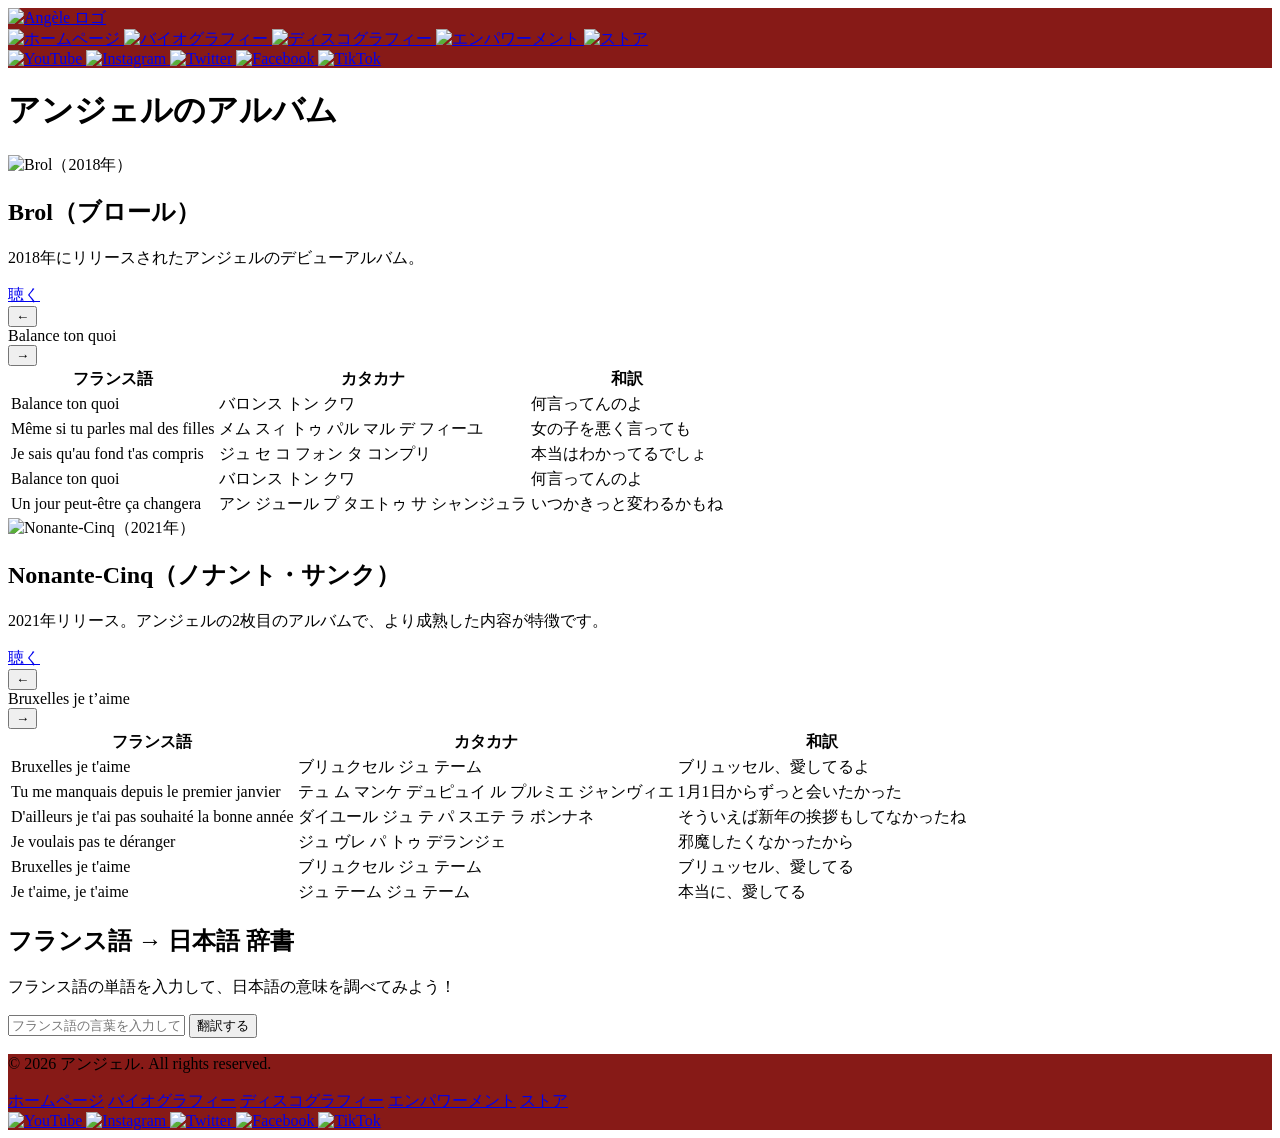
==== discography.html @ eb1d7f75 "Add files via upload" ====
<!DOCTYPE html>
<html lang="ja">
<head>
  <meta charset="UTF-8">
  <meta name="description" content="ベルギーの歌手アンジェルのアルバム紹介ページ。">
  <meta name="viewport" content="width=device-width, initial-scale=1.0">
  <title>アンジェルのアルバム</title>
  <link rel="stylesheet" href="css/style.css">
</head>
<body class="album-page">
  <header class="site-header" aria-label="サイトヘッダー" style="background-color:#871a17;">
    <nav class="nav" aria-label="グローバルナビゲーション">
      <a class="brand" href="index.html" aria-label="ホームへ">
        <img src="image/LogoAngeleGquitourne.gif" alt="Angèle ロゴ" loading="lazy">
      </a>
      <div class="nav-links">
        <a href="index.html" data-label="ホーム">
          <img class="nav-icon nav-icon--home" src="image/logoMenuHomeSansEcrit.png" alt="ホームページ" loading="lazy">
        </a>
        <a href="biography.html" data-label="バイオ">
          <img class="nav-icon nav-icon--bio" src="image/BioAngeleRougeSansEcrit.png" alt="バイオグラフィー" loading="lazy">
        </a>
        <a href="discography.html" data-label="ディスコ">
          <img class="nav-icon nav-icon--disc" src="image/logoVinilRougeSansEcrit.png" alt="ディスコグラフィー" loading="lazy">
        </a>
        <a href="empowerment.html" data-label="エンパワー">
          <img class="nav-icon nav-icon--emp" src="image/logoPoingRougeSansEcris.png" alt="エンパワーメント" loading="lazy">
        </a>
        <a href="store.html" data-label="ストア" aria-label="ストアへ">
          <img class="nav-icon" src="image/logoMenuStoreBlanc.png" alt="ストア" loading="lazy">
        </a>
        <!-- Liens réseaux sociaux -->
        <div class="social-links">
          <a href="https://www.youtube.com/channel/UCiP2tOO8zRo47GFd5rc8rkA" target="_blank" rel="noopener noreferrer" aria-label="YouTube">
            <img src="image/YoutlogoBla.png" alt="YouTube" loading="lazy">
          </a>
          <a href="https://www.instagram.com/angele_vl" target="_blank" rel="noopener noreferrer" aria-label="Instagram">
            <img src="image/instalogoBlanc.png" alt="Instagram" loading="lazy">
          </a>
          <a href="https://x.com/angele_vl" target="_blank" rel="noopener noreferrer" aria-label="Twitter">
            <img src="image/TwlogoBlanc.png" alt="Twitter" loading="lazy">
          </a>
          <a href="https://www.facebook.com/angeleouenpoudre" target="_blank" rel="noopener noreferrer" aria-label="Facebook">
            <img src="image/FacebooklogoBl.png" alt="Facebook" loading="lazy">
          </a>
          <a href="https://www.tiktok.com/@angele_vl" target="_blank" rel="noopener noreferrer" aria-label="TikTok">
            <img src="image/TikToklogoBlanc.png" alt="TikTok" loading="lazy">
          </a>
        </div>
      </div>
    </nav>
 
  </header>

  <main class="main-album">
    <!-- H1 masqué pour SEO/Accessibilité -->
    <h1 class="sr-only">アンジェルのアルバム</h1>

    <section class="album-grid">
      <div class="album-card">
        <img src="image/AlbumBrol2.png" alt="Brol（2018年）" loading="lazy">
        <div class="album-info">
          <h2>Brol（ブロール）</h2>
          <p>2018年にリリースされたアンジェルのデビューアルバム。</p>
          <a class="button" href="https://open.spotify.com/album/6qA3lPAJxyjZDHzTcf4sLk" target="_blank" rel="noopener noreferrer">聴く</a>

          <div class="song-container">
            <div class="song-controls">
              <button type="button" data-album="brol" data-dir="prev" aria-label="前の曲">←</button>
              <div class="song-title" id="brol-title">Balance ton quoi</div>
              <button type="button" data-album="brol" data-dir="next" aria-label="次の曲">→</button>
            </div>
            <div id="brol-lyrics" aria-live="polite"></div>
          </div>
        </div>
      </div>

      <div class="album-card">
        <img src="image/AlbumDeuxdeux.png" alt="Nonante-Cinq（2021年）" loading="lazy">
        <div class="album-info">
          <h2>Nonante-Cinq（ノナント・サンク）</h2>
          <p>2021年リリース。アンジェルの2枚目のアルバムで、より成熟した内容が特徴です。</p>
          <a class="button" href="https://open.spotify.com/album/3V9cJkXiFSN4CwOug6b1Jp" target="_blank" rel="noopener noreferrer">聴く</a>

          <div class="song-container">
            <div class="song-controls">
              <button type="button" data-album="nonante" data-dir="prev" aria-label="前の曲">←</button>
              <div class="song-title" id="nonante-title">Bruxelles je t’aime</div>
              <button type="button" data-album="nonante" data-dir="next" aria-label="次の曲">→</button>
            </div>
            <div id="nonante-lyrics" aria-live="polite"></div>
          </div>
        </div>
      </div>
    </section>

    <section class="dictionary" style="box-sizing: content-box !important;">
      <h2>フランス語 → 日本語 辞書</h2>
      <p>フランス語の単語を入力して、日本語の意味を調べてみよう！</p>
      <input type="text" id="lookupWord" placeholder="フランス語の言葉を入力してください。" aria-label="フランス語の単語を入力">
      <button type="button" id="translateBtn" aria-label="翻訳する">翻訳する</button>
      <div id="translationResult" aria-live="polite"></div>
    </section>
  </main>

  <footer aria-label="フッター">
    <div class="footer-card" style="background-color:#871a17;">
      <p>© <span id="year"></span> アンジェル. All rights reserved.</p>
      <div>
        <a class="btn btn-footer" href="index.html">ホームページ</a>
        <a class="btn btn-footer" href="biography.html">バイオグラフィー</a>
        <a class="btn btn-footer" href="discography.html">ディスコグラフィー</a>
        <a class="btn btn-footer" href="empowerment.html">エンパワーメント</a>
        <a class="btn btn-footer" href="store.html">ストア</a>
      </div>

      <!-- Liens réseaux sociaux -->
      <div class="social-links-footer">
        <a href="https://www.youtube.com/channel/UCiP2tOO8zRo47GFd5rc8rkA" target="_blank" rel="noopener noreferrer" aria-label="YouTube">
          <img src="image/YoutlogoBla.png" alt="YouTube" loading="lazy">
        </a>
        <a href="https://www.instagram.com/angele_vl" target="_blank" rel="noopener noreferrer" aria-label="Instagram">
          <img src="image/instalogoBlanc.png" alt="Instagram" loading="lazy">
        </a>
        <a href="https://x.com/angele_vl" target="_blank" rel="noopener noreferrer" aria-label="Twitter">
          <img src="image/TwlogoBlanc.png" alt="Twitter" loading="lazy">
        </a>
        <a href="https://www.facebook.com/angeleouenpoudre" target="_blank" rel="noopener noreferrer" aria-label="Facebook">
          <img src="image/FacebooklogoBl.png" alt="Facebook" loading="lazy">
        </a>
        <a href="https://www.tiktok.com/@angele_vl" target="_blank" rel="noopener noreferrer" aria-label="TikTok">
          <img src="image/TikToklogoBlanc.png" alt="TikTok" loading="lazy">
        </a>
      </div>
    </div>
  </footer>

  <button id="scrollTopBtn" aria-label="トップへ戻る" style="display:none;" type="button">
    <img src="image/flechesVinilRouge.png" alt="" aria-hidden="true" loading="lazy">
    <span class="sr-only">トップへ戻る</span>
  </button>

  <!-- Scripts en bas de page -->
  <script>
    // --- Données des chansons ---
    const brolSongs = [
      { title: "Balance ton quoi", lyrics: [
        ["Balance ton quoi", "バロンス トン クワ", "何言ってんのよ"],
        ["Même si tu parles mal des filles", "メム スィ トゥ パル マル デ フィーユ", "女の子を悪く言っても"],
        ["Je sais qu'au fond t'as compris", "ジュ セ コ フォン タ コンプリ", "本当はわかってるでしょ"],
        ["Balance ton quoi", "バロンス トン クワ", "何言ってんのよ"],
        ["Un jour peut-être ça changera", "アン ジュール プ タエトゥ サ シャンジュラ", "いつかきっと変わるかもね"]
      ]},
      { title: "La Thune", lyrics: [
        ["On veut de l'amour, on veut de l'argent", "オン ヴ ドゥ ラムール オン ヴ ドゥ ラルジャン", "愛が欲しい、お金も欲しい"],
        ["Mais faut bien qu'on mange", "メ フォ ビアン コン マンジュ", "でも食べなきゃ生きていけないし"],
        ["On veut du fun, on veut des likes", "オン ヴ デュ ファン オン ヴ デ ライク", "楽しさが欲しい、いいねも欲しい"],
        ["Mais faut bien qu'on change", "メ フォ ビアン コン シャンジュ", "でも変わらなきゃね"]
      ]}
    ];

    const nonanteSongs = [
      { title: "Bruxelles je t’aime", lyrics: [
        ["Bruxelles je t'aime", "ブリュクセル ジュ テーム", "ブリュッセル、愛してるよ"],
        ["Tu me manquais depuis le premier janvier", "テュ ム マンケ デュピュイ ル プルミエ ジャンヴィエ", "1月1日からずっと会いたかった"],
        ["D'ailleurs je t'ai pas souhaité la bonne année", "ダイユール ジュ テ パ スエテ ラ ボンナネ", "そういえば新年の挨拶もしてなかったね"],
        ["Je voulais pas te déranger", "ジュ ヴレ パ トゥ デランジェ", "邪魔したくなかったから"],
        ["Bruxelles je t'aime", "ブリュクセル ジュ テーム", "ブリュッセル、愛してる"],
        ["Je t'aime, je t'aime", "ジュ テーム ジュ テーム", "本当に、愛してる"]
      ]},
      { title: "Libre", lyrics: [
        ["J'suis pas très douée pour les plans", "ジュ スュイ パ トレ ドゥエ プール レ プラン", "私は計画立てるのがあまり得意じゃないの"],
        ["Moi j'fais confiance au vent", "モア ジュ フェ コンフィアンス オ ヴァン", "風に任せるのが好き"],
        ["Libre comme je l'étais avant", "リーブル コム ジュ レテ アヴァン", "昔のように自由でいたい"],
        ["Avant qu'on m'apprenne à marcher droit", "アヴァン コン マプレン ア マルシェ ドロワ", "まっすぐ歩けと言われる前のように"]
      ]}
    ];

    let currentBrolIndex = 0;
    let currentNonanteIndex = 0;

    function renderLyrics(albumId) {
      let songs, index;
      if (albumId === 'brol') { songs = brolSongs; index = currentBrolIndex; }
      else if (albumId === 'nonante') { songs = nonanteSongs; index = currentNonanteIndex; }
      const song = songs[index];
      const lyricsDiv = document.getElementById(`${albumId}-lyrics`);
      const titleDiv = document.getElementById(`${albumId}-title`);
      if (!lyricsDiv || !titleDiv) return;
      titleDiv.textContent = song.title;
      let html = '<table class="lyrics-table"><thead><tr><th>フランス語</th><th>カタカナ</th><th>和訳</th></tr></thead><tbody>';
      song.lyrics.forEach(line => { html += `<tr><td>${line[0]}</td><td>${line[1]}</td><td>${line[2]}</td></tr>`; });
      html += '</tbody></table>';
      lyricsDiv.innerHTML = html;
    }

    function changeSong(albumId, dir) {
      if (albumId === 'brol') {
        currentBrolIndex = (currentBrolIndex + (dir === 'next' ? 1 : -1) + brolSongs.length) % brolSongs.length;
      } else if (albumId === 'nonante') {
        currentNonanteIndex = (currentNonanteIndex + (dir === 'next' ? 1 : -1) + nonanteSongs.length) % nonanteSongs.length;
      }
      renderLyrics(albumId);
    }

    // Dictionnaire
    const dictionary = {
      "amour": "愛（あい）",
      "libre": "自由（じゆう）",
      "argent": "お金（おかね）",
      "chanson": "歌（うた）",
      "fille": "女の子（おんなのこ）",
      "femmes": "女性たち（じょせいたち）",
      "garçon": "男の子（おとこのこ）",
      "coeur": "心（こころ）",
      "temps": "時間（じかん）",
      "ami": "友達（ともだち）",
      "ville": "町／都市（まち／とし）",
      "jour": "日（ひ）",
      "nuit": "夜（よる）",
      "vent": "風（かぜ）",
      "voix": "声（こえ）",
      "vie": "人生／命（じんせい／いのち）",
      "mort": "死（し）",
      "pluie": "雨（あめ）",
      "soleil": "太陽（たいよう）",
      "étoile": "星（ほし）",
      "rêve": "夢（ゆめ）",
      "lumière": "光（ひかり）",
      "ombre": "影（かげ）",
      "noir": "黒（くろ）",
      "blanc": "白（しろ）",
      "beau": "美しい（うつくしい）",
      "triste": "悲しい（かなしい）",
      "heureux": "幸せ（しあわせ）",
      "mal": "悪／痛み（わるい／いたみ）",
      "bien": "良い（よい）",
      "changer": "変える（かえる）",
      "marcher": "歩く（あるく）",
      "parler": "話す（はなす）",
      "écouter": "聞く（きく）",
      "aimer": "愛する（あいする）／好き（すき）",
      "penser": "考える（かんがえる）",
      "vouloir": "欲しい（ほしい）／望む（のぞむ）",
      "devenir": "〜になる",
      "comprendre": "理解する（りかいする）",
      "chanter": "歌う（うたう）",
      "danser": "踊る（おどる）",
      "vivre": "生きる（いきる）",
      "tomber": "落ちる（おちる）",
      "pleurer": "泣く（なく）",
      "rire": "笑う（わらう）",
      "croire": "信じる（しんじる）",
      "partir": "出発する（しゅっぱつする）",
      "rester": "残る（のこる）",
      "venir": "来る（くる）",
      "aller": "行く（いく）",
      "regarder": "見る（みる）",
      "oublier": "忘れる（わすれる）",
      "moi": "私（わたし）",
      "toi": "君（きみ）",
      "nous": "私たち（わたしたち）",
      "oui": "はい",
      "non": "いいえ",
      "possible": "可能（かのう）",
      "vrai": "本当（ほんとう）",
      "faux": "嘘（うそ）",
      "question": "質問（しつもん）",
      "réponse": "答え（こたえ）",
      "mensonge": "嘘（うそ）",
      "justice": "正義（せいぎ）",
      "violence": "暴力（ぼうりょく）",
      "avenir": "未来（みらい）",
      "passé": "過去（かこ）",
      "présent": "現在（げんざい）",
      "maintenant": "今（いま）",
      "toujours": "いつも",
      "jamais": "決して（けっして）／一度も（いちども）",
      "parfois": "時々（ときどき）",
      "souvent": "よく",
      "déjà": "すでに",
      "encore": "また／まだ",
      "trop": "〜すぎる",
      "pas assez": "足りない（たりない）",
      "pourquoi": "なぜ／どうして",
      "parce que": "〜だから／〜ので",
      "comment": "どうやって",
      "où": "どこ",
      "quand": "いつ",
      "qui": "誰（だれ）",
      "tous": "全員（ぜんいん）／全部（ぜんぶ）",
      "personne": "誰も～ない（だれも～ない）",
      "bonjour": "こんにちは",
      "salut": "やあ／こんにちは",
      "bonsoir": "こんばんは",
      "bonne nuit": "おやすみなさい",
      "au revoir": "さようなら",
      "à bientôt": "またね／また近いうちに（ちかいうち）",
      "merci": "ありがとう／ありがとうございます",
      "de rien": "どういたしまして",
      "s'il vous plaît": "お願いします（おねがいします）",
      "pardon": "ごめんなさい／すみません",
      "excusez-moi": "失礼します（しつれいします）",
      "peut-être": "たぶん",
      "bien sûr": "もちろん",
      "je ne sais pas": "わかりません",
      "je comprends": "わかります",
      "je ne comprends pas": "わかりません",
      "comment ça va ?": "元気ですか？（げんきですか）",
      "ça va": "元気です（げんきです）",
      "je m'appelle": "私の名前は〜です（わたしのなまえは〜です）",
      "enchanté": "はじめまして",
      "d'accord": "わかりました／了解（りょうかい）",
      "à demain": "また明日（またあした）",
      "je suis désolé": "ごめんなさい／申し訳ありません（もうしわけありません）",
      "c'est bon": "大丈夫（だいじょうぶ）／美味しい（おいしい）＊文脈による",
      "très bien": "とても良い（とてもよい）",
      "pas mal": "悪くない（わるくない）",
      "félicitations": "おめでとうございます",
      "bienvenue": "ようこそ",
      "attention": "気をつけて（きをつけて）",
      "j'ai faim": "お腹が空いた（おなかがすいた）",
      "j'ai soif": "喉が渇いた（のどがかわいた）",
      "où est ... ?": "〜はどこですか？",
      "combien": "いくら／どのくらい",
      "quel âge as-tu ?": "何歳ですか？（なんさいですか）",
      "je t'aime": "愛してる（あいしてる）／好きだよ（すきだよ）"
    };

    function translateWord() {
      const input = document.getElementById('lookupWord').value.trim().toLowerCase();
      const resultDiv = document.getElementById('translationResult');
      if (!input) { resultDiv.textContent = ''; return; }
      if (Object.prototype.hasOwnProperty.call(dictionary, input)) {
        resultDiv.innerHTML = `<strong>${input}</strong> → ${dictionary[input]}`;
      } else {
        resultDiv.innerHTML = `❌ Mot inconnu : <strong>${input}</strong><br>（辞書に登録されていません）`;
      }
    }

    // Scroll top button
    const scrollBtn = document.getElementById('scrollTopBtn');
    window.addEventListener('scroll', () => {
      const show = document.documentElement.scrollTop > 300 || document.body.scrollTop > 300;
      scrollBtn.style.display = show ? 'block' : 'none';
    });
    scrollBtn.addEventListener('click', () => {
      window.scrollTo({ top: 0, behavior: 'smooth' });
    });

    // Délégation pour les boutons "←" / "→"
    document.addEventListener('click', (e) => {
      const btn = e.target.closest('button[data-album][data-dir]');
      if (!btn) return;
      changeSong(btn.getAttribute('data-album'), btn.getAttribute('data-dir'));
    });

    // Init au chargement
    document.addEventListener('DOMContentLoaded', () => {
      const y = document.getElementById('year');
      if (y) y.textContent = new Date().getFullYear();
      renderLyrics('brol');
      renderLyrics('nonante');
      document.getElementById('translateBtn').addEventListener('click', translateWord);
    });
  </script>
</body>
</html>
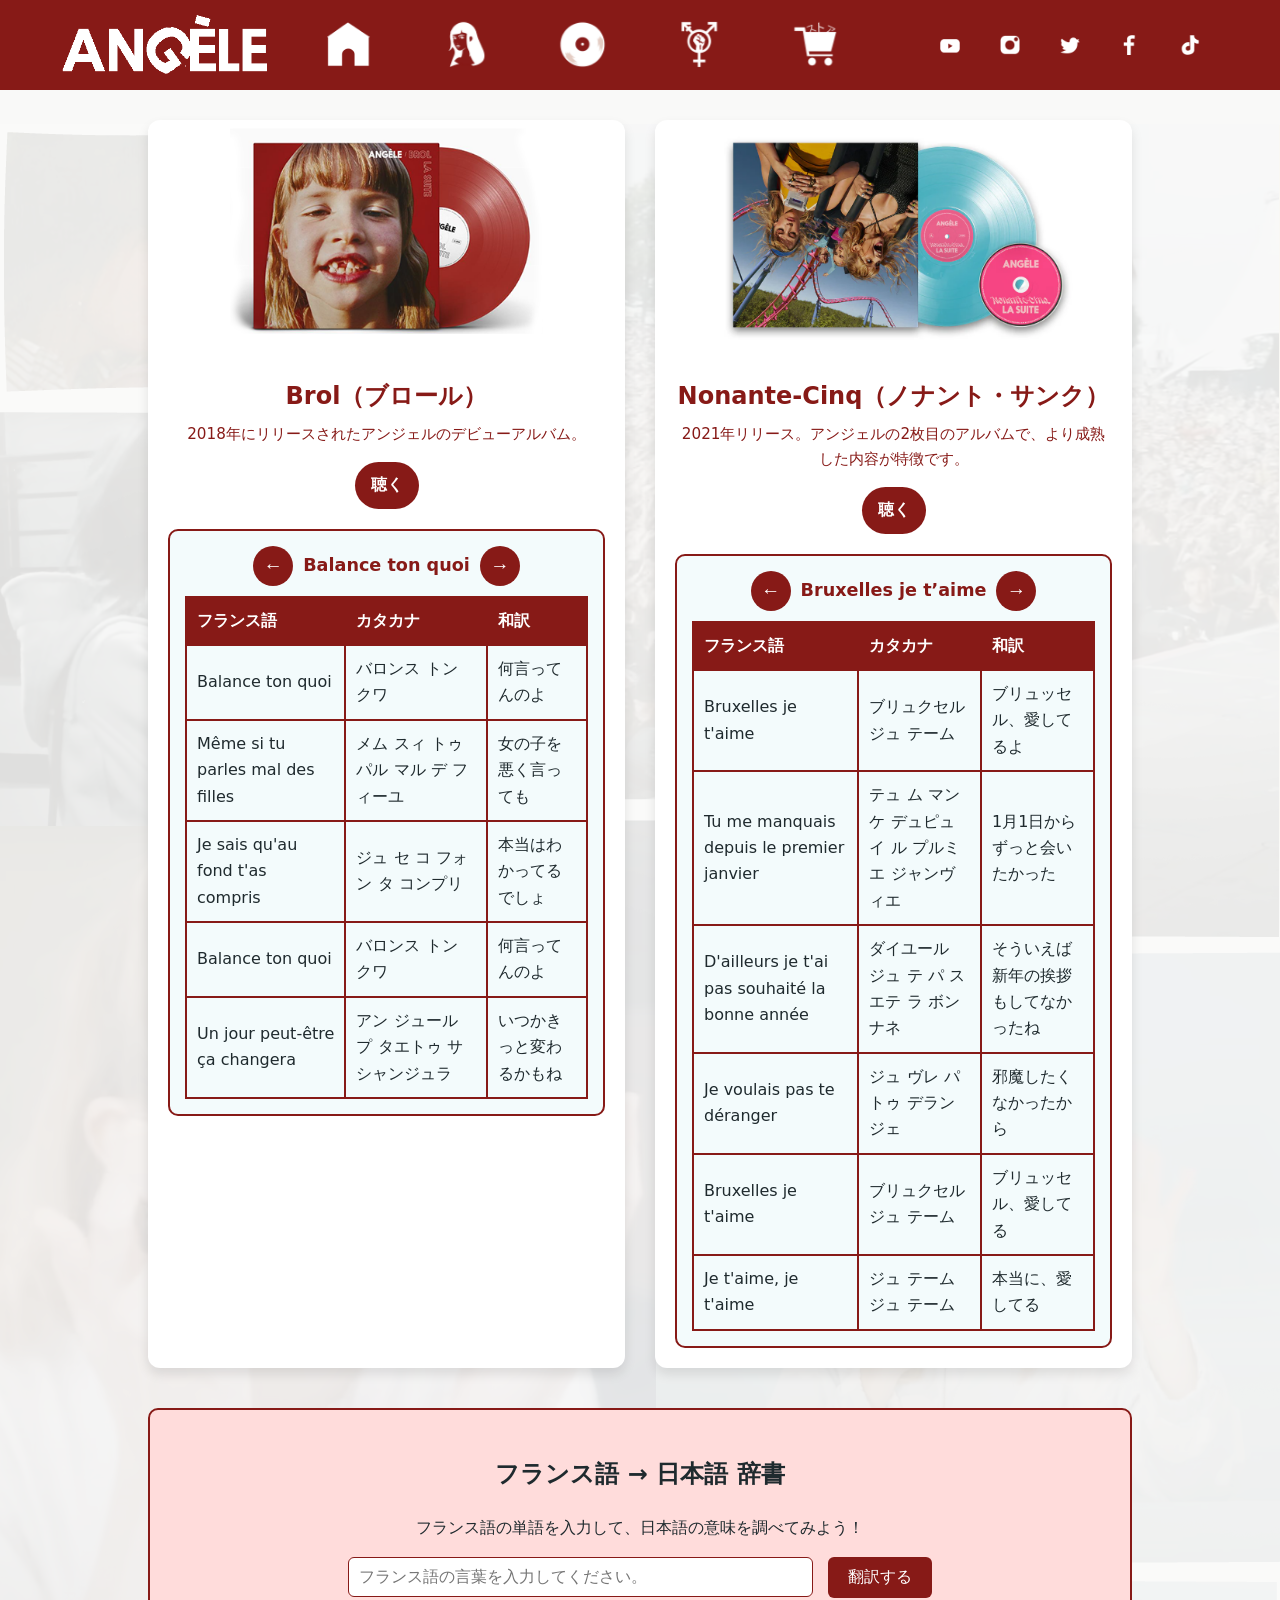
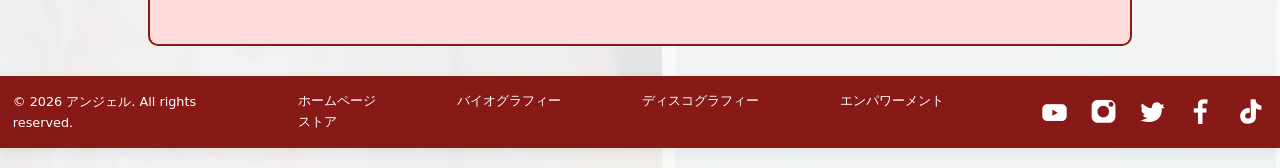
==== commit 0aaede7f: "Update discography.html" ====
--- a/discography.html
+++ b/discography.html
@@ -26,7 +26,7 @@
         <a href="empowerment.html" data-label="エンパワー">
           <img class="nav-icon nav-icon--emp" src="image/logoPoingRougeSansEcris.png" alt="エンパワーメント" loading="lazy">
         </a>
-        <a href="store.html" data-label="ストア" aria-label="ストアへ">
+        <a href="Store.html" data-label="ストア" aria-label="ストアへ">
           <img class="nav-icon" src="image/logoMenuStoreBlanc.png" alt="ストア" loading="lazy">
         </a>
         <!-- Liens réseaux sociaux -->
@@ -111,7 +111,7 @@
         <a class="btn btn-footer" href="biography.html">バイオグラフィー</a>
         <a class="btn btn-footer" href="discography.html">ディスコグラフィー</a>
         <a class="btn btn-footer" href="empowerment.html">エンパワーメント</a>
-        <a class="btn btn-footer" href="store.html">ストア</a>
+        <a class="btn btn-footer" href="Store.html">ストア</a>
       </div>
 
       <!-- Liens réseaux sociaux -->
@@ -365,4 +365,4 @@
     });
   </script>
 </body>
-</html>+</html>
--- a/css/style.css
+++ b/css/style.css
@@ -0,0 +1,822 @@
+@charset "UTF-8";
+/****index******/
+
+:root{
+  --primary:#7eb7c8; /* ブルーグリーン */
+  --primary-600:#67a6b9;
+  --primary-700:#4d92a7;
+  --secondary:#c8e3e9; /* ペールブルー */
+  --paper:#f0eee6; /* クリーム */
+  --ink:#1f2a2e; /* テキスト */
+  --muted:#5b6b73;
+  --white:#ffffff;
+  --radius-xl:1.25rem;
+  --shadow-lg:0 10px 30px rgba(31,42,46,.15);
+  --shadow-sm:0 4px 12px rgba(31,42,46,.08);
+  --primaryj:#F2D34F; 
+  --nav-label-color: #ffffff;
+}
+
+/* Désactive TOUT soulignement des liens sur le site */
+a, a:link, a:visited, a:hover, a:active {
+  text-decoration: none;
+}
+
+/* Ceinture et bretelles pour tes “boutons lien” */
+.btn, .btn-primary, .btn-footer, .btn-ghost,
+.nav a, .footer-card a {
+  text-decoration: none !important;
+}
+
+*{box-sizing:border-box}
+html,body{height:100%}
+body{
+  margin:0; color:var(--ink);
+  background:linear-gradient(180deg,var(--secondary), var(--paper));
+  font-family:"Noto Sans JP", Inter, system-ui, Segoe UI, Roboto, Helvetica, Arial, sans-serif;
+  line-height:1.65;
+}
+
+/* Header */
+.site-header{
+  position:sticky; top:0; z-index:50; backdrop-filter:saturate(1.4) blur(8px);
+  /* FIX: color-mix syntax */
+  background:color-mix(var(--primary) 100%, var(--paper) 80%, var(--secondary));
+  border-bottom:none;
+}
+
+.nav{ max-width:1200px; margin-inline:auto; display:flex; align-items:center; gap:1rem; padding:.85rem 1.25rem; }
+.brand{ display:flex; align-items:flex-start; gap:.75rem; text-decoration:none; } /* FIX: align-items */
+.brand h1{ width: 10%; font:600 1.15rem Poppins, "Noto Sans JP", sans-serif; letter-spacing:.3px; color:var(--ink); margin:0 }
+.brand img{
+  height: 60px;
+  width: auto;
+  display: block;
+}
+
+.nav-links{ margin-left:auto; display:flex; gap:2rem; align-items:center; }
+.nav-links a{
+  line-height: 0; /* évite l’espace vertical autour des images */
+  --pad:1.25rem;
+  color:#ffffff; font-weight:600; border-radius:999px;
+  padding:.55rem var(--pad); /* FIX: padding doublon supprimé */
+  transition: all .2s ease; position:relative;
+}
+.nav-links a:hover{ background: color-mix(in oklab, var(--secondary) 65%, var(--white)); }
+.cta{ background:var(--primary); color:var(--white); box-shadow: var(--shadow-sm); }
+.cta:hover{ background:var(--primary-600); transform: translateY(-1px); }
+
+.nav-links a img{
+  height: 20px; width: auto; display: block;
+}
+
+.nav-links > a {
+  position: relative;
+  display: inline-flex;
+  align-items: center;
+  justify-content: center;
+}
+
+/* Le label est généré dynamiquement sous l’icône */
+.nav-links > a[data-label]::after {
+  content: attr(data-label);
+  position: absolute;
+  top: 100%;
+  margin-top: .25rem;
+  left: 50%;
+  transform: translate(-50%, 4px);
+  opacity: 0;
+  pointer-events: none;
+  writing-mode: vertical-rl;
+  text-orientation: mixed;
+  font: 700 1rem "Noto Sans JP", Poppins, sans-serif;
+  letter-spacing: .06em;
+  color: var(--white);
+  text-shadow: 0 1px 2px rgba(0,0,0,.35);
+  white-space: nowrap;
+  transition: opacity .18s ease, transform .18s ease;
+ 
+}
+
+/* Affiche le label au hover */
+.nav-links > a:hover::after,
+.nav-links > a:focus-visible::after {
+  opacity: 1;
+  transform: translate(-50%, 0);
+}
+
+.nav-links > a > img.nav-icon {
+  height: 45px;
+  width: auto;
+  display: block;
+  /* FIX: gap n’a aucun effet sur <img> → retiré */
+}
+.nav-links a:hover { background: transparent; }
+.nav-links > a:hover > img.nav-icon {
+  opacity: .55;
+  transform: translateY(-1px);
+}
+
+/* Le CTA garde son comportement si tu veux */
+.nav-icon{ height: 300px; width:auto; display:block; }
+.nav-icon--disc{ height: 30px; }
+.nav-icon--home{ height: 30px; }
+.nav-icon--emp{ height: 30px; }
+.nav-icon--bio{ height: 30px; }
+.nav-links .cta img{ height: 55px; }
+.nav-links .cta:hover img { opacity: .85; transform: translateY(-1px); }
+
+/* Hero */
+#home .hero{ max-width:1200px; margin: clamp(14px, 4vw, 32px) auto 18px; padding: 0 1.25rem; }
+#home .hero-card{ display:grid; grid-template-columns: 1.2fr .8fr; gap: clamp(16px, 2.8vw, 36px); background: linear-gradient(120deg, color-mix(in oklab, var(--paper) 75%, var(--secondary)), var(--secondary)); border-radius: var(--radius-xl); padding: clamp(16px, 3vw, 28px); box-shadow: var(--shadow-lg); border:1px solid color-mix(in oklab, var(--primary) 25%, #0000); }
+#home .hero h2{ font:700 clamp(1.6rem, 2.6vw, 2.4rem) Poppins, "Noto Sans JP", sans-serif; margin:0 0 8px; color: var(--primary-700);}
+#home .hero p{ margin:0 0 18px; color:var(--muted) }
+#home .chip{ display:inline-flex; align-items:center; gap:.5rem; font-weight:700; letter-spacing:.2px; background: color-mix(in oklab, var(--primary) 12%, var(--white)); padding:.4rem .75rem; border-radius:999px; border:1px solid color-mix(in oklab, var(--primary) 25%, #0000); color: var(--primary); }
+#home .hero-actions{ display:flex; gap:.6rem; flex-wrap:wrap }
+#home .btn{ appearance:none; border:none; cursor:pointer; font-weight:700; border-radius: 999px; padding:.8rem 1.1rem; transition: transform .2s ease, background .2s ease, box-shadow .2s ease; }
+#home .btn-primary{ background:var(--primary); color:var(--white); box-shadow: var(--shadow-sm); }
+#home .btn-primary:hover{ background:var(--primary-600); transform: translateY(-1px)}
+#home .btn-ghost{ background:transparent; color:var(--ink); border:1px solid color-mix(in oklab, var(--primary) 25%, #0000); }
+#home .btn-ghost:hover{ background: color-mix(in oklab, var(--secondary) 60%, var(--white)); }
+
+/* Icônes réseaux sociaux */
+.social-links {
+  display: flex;
+  gap: 0.001rem;
+  align-items: center;
+  margin-left: 1.8rem;
+}
+.social-links img {
+  width: 20px; height: 20px; object-fit: contain; transition: transform 0.2s ease;
+}
+.social-links img:hover { transform: scale(1.1); }
+
+#home .cover{ border-radius: calc(var(--radius-xl) - 4px); min-height:220px; background: linear-gradient(140deg, #00000010, #0000), url('../image/AngeleGrosPlan.png') center/cover; border:1px solid color-mix(in oklab, var(--primary) 25%, #0000); }
+
+/* Sections */
+#home .sections{ max-width:1200px; margin: 26px auto 64px; padding: 0 1.25rem; display:grid; grid-template-columns: 1.1fr .9fr; gap: clamp(18px, 3.2vw, 40px) }
+#home .section{ background: var(--white); border-radius: var(--radius-xl); box-shadow: var(--shadow-lg); border:1px solid color-mix(in oklab, var(--primary) 20%, #0000); }
+#home .section header{ display:flex; align-items:center; justify-content:space-between; gap:1rem; padding:16px 18px; border-bottom:none; }
+#home .section h3{ font:700 1.15rem Poppins, "Noto Sans JP", sans-serif; letter-spacing:.3px; margin:0px }
+#home .section .body{ padding: 16px 18px 20px; }
+
+/* News */
+#home .news-grid{ display:grid; grid-template-columns: repeat(2,minmax(0,1fr)); gap:32px; padding: 1px; }
+#home .news-card{ display:grid; grid-template-columns: 120px 1fr; gap:12px; align-items:center; border-radius: 18px; padding:10px; border:1px solid color-mix(in oklab, var(--primary) 20%, #0000); background:linear-gradient(180deg, var(--white), color-mix(in oklab, var(--secondary) 25%, var(--white))); transition: transform .2s ease, box-shadow .2s ease; padding: 1px; }
+#home .news-card:hover{ transform: translateY(-2px); box-shadow: var(--shadow-sm); }
+#home .news-thumb{ width:100%; aspect-ratio: 4/3; border-radius:14px; object-fit:cover;  padding: 1px;}
+#home .news-meta{ color:var(--muted); font-size:.9rem ; padding: 1px;}
+#home .news-title{ font-weight:700; margin:.15rem 0 .35rem; padding: 1px; }
+#home .tag{ font-size:.75rem; font-weight:700; padding:.25rem .5rem; border-radius:999px; background: color-mix(in oklab, var(--primary) 18%, var(--white)); border:1px solid color-mix(in oklab, var(--primary) 25%, #0000);}
+
+/* Tickets */
+#home .ticket-form{ display:grid; gap:12px }
+#home .field{ display:grid; gap:6px }
+#home .label{ font-weight:700; font-size:.95rem }
+#home .control{ display:flex; align-items:center; gap:8px }
+#home select, input[type="number"], input[type="date"], .selectlike{ width:100%; padding:.75rem .8rem; border-radius:14px; border:1px solid color-mix(in oklab, var(--primary) 30%, #0000); background: color-mix(in oklab, var(--white), var(--secondary) 12%); outline:none; transition: box-shadow .2s ease, border-color .2s ease; font: 700 0.95rem "Noto Sans JP", sans-serif; }
+#home select:focus, input:focus{ border-color: var(--primary-600); box-shadow: 0 0 0 3px color-mix(in oklab, var(--primary) 25%, #0000) }
+#home .price-pill{ align-self:flex-start; font-weight:800; letter-spacing:.3px; background: var(--primary); color:var(--white); border-radius: 14px; padding:.65rem .8rem; box-shadow: var(--shadow-sm); }
+#home .total{ display:flex; align-items:center; justify-content:space-between; padding:10px 12px; background: color-mix(in oklab, var(--secondary) 30%, var(--white)); border-radius: 14px; border:1px dashed color-mix(in oklab, var(--primary) 35%, #0000); }
+#home .total strong{ font:800 1.1rem Poppins, "Noto Sans JP", sans-serif }
+
+/* Footer */
+footer{ 
+  max-width:100%; width: 100%;
+  min-height: 0px;
+  margin: 0px auto 60px;
+  padding: 0;
+  color:var(--muted);
+  position: relative;
+  overflow: visible;
+  font-size: .8em;
+}
+.footer-image {
+  position: absolute;
+  bottom: 0px;
+  padding-left: 73%;
+  width: auto;
+  height: 25vw;
+  z-index: -4;
+}
+footer .footer-image--left,
+footer .footer-image--right {
+  position: absolute;
+  bottom: 0;
+  height: min(25vw, 340px);
+  width: auto;
+  pointer-events: none;
+  z-index: 0;
+}
+footer .footer-image--left  { left: -24px; transform: rotate(-3deg); }
+footer .footer-image--right { right: 2%; transform: rotate(2deg); }
+
+        .album-page footer,
+        .album-page footer p { color:#ffffff; }
+        .album-page footer a,
+        .album-page .btn-footer { color:#ffffff; }
+        .album-page footer a:hover,
+        .album-page .btn-footer:hover { color:#F2D34F; }
+/* Overrides page store */
+body[data-page="store"] footer .footer-image--left {
+  left: auto; right: 1%;
+  transform: rotate(-1deg);
+  height: min(40vw, 320px);
+  z-index: -5;
+}
+body[data-page="store"] footer .footer-image--right {
+  right: auto; left: 1%;
+  transform: rotate(2deg);
+  height: min(24vw, 320px);
+  z-index: -5;
+}
+
+.footer-card{ 
+  color: var(--primary-700);
+  background: var(--white);
+  padding:1em;
+  box-shadow: var(--shadow-sm);
+  display:flex; align-items:center;
+  justify-content:space-between;
+  gap:2em;
+  flex-wrap: nowrap; /* FIX: doublon supprimé */
+  height: 8vh;
+}
+.btn-footer{ color:var(--primary-700); padding: 3em; }
+.btn-footer:hover{ color: var(--primaryj) }
+
+        /* Couleur du texte du footer — uniquement sur cette page */
+        .biography-page footer,
+        .biography-page footer p { color: #e9f1f4; }
+        /* Liens/boutons du footer — état normal */
+        .biography-page footer a,
+        .biography-page .btn-footer { color: #e9f1f4; }
+        /* Liens/boutons du footer — hover */
+        .biography-page footer a:hover,
+        .biography-page .btn-footer:hover { color: #F2D34F; }
+
+
+
+
+
+.social-links-footer {
+  display: flex;
+  align-items: center;
+  gap: 1rem;
+}
+.social-links-footer a {
+  display: inline-flex;
+  align-items: center;
+  justify-content: center;
+  padding: .25rem;
+  line-height: 0;
+}
+.social-links-footer img {
+  width: 25px; height: 25px; padding: 0; object-fit: contain; transition: transform .2s ease;
+}
+.social-links-footer img:hover { transform: scale(1.1); }
+
+/* (facultatif) éclaircir au survol sur fonds verts */
+.apx-body .social-links-footer img:hover{ filter: brightness(1.15); }
+
+/* Responsive */
+@media (max-width: 960px){
+  #home .hero-card{ grid-template-columns: 1fr; }
+  #home .sections{ grid-template-columns: 1fr; }
+  #home .news-grid{ grid-template-columns: 1fr; }
+}
+
+/* === Clouds background in <main> === */
+#home .hero { position: relative; overflow: hidden; }
+#home .clouds { position:absolute; inset:0; pointer-events:none; z-index:-9999; }
+#home .cloud { z-index:-9999; position:absolute; width:clamp(120px,18vw,260px); height:auto; opacity:.28; filter: drop-shadow(0 8px 16px rgba(0,0,0,.08)); animation: drift linear infinite; }
+#home .c1 { top:8%;  left:-25%; animation-duration:55s; animation-delay:0s; z-index:-9999; }
+#home .c2 { top:38%; left:-35%; animation-duration:70s; animation-delay:-10s; opacity:.22; z-index:-9999; }
+#home .c3 { top:65%; left:-30%; animation-duration:60s; animation-delay:-25s; z-index:-9999;}
+#home .c4 { top:20%; left:-40%; animation-duration:85s; animation-delay:-15s; opacity:.18; z-index:-9999; }
+#home .c5 { top:8%;  left:-25%; animation-duration:200s; animation-delay:0s; z-index:-9999; }
+#home .c6 { top:38%; left:-35%; animation-duration:150s; animation-delay:-10s; opacity:.22; z-index:-9999; }
+#home .c7 { top:65%; left:-30%; animation-duration:40s; animation-delay:-25s; z-index:-9999;}
+#home .c8 { top:20%; left:-40%; animation-duration:100s; animation-delay:-15s; opacity:.18; z-index:-9999; }
+#home .c9 { top:8%;  left:-25%; animation-duration:300s; animation-delay:0s; z-index:-9999; }
+#home .c10 { top:38%; left:-35%; animation-duration:250s; animation-delay:-10s; opacity:.22; z-index:-9999; }
+#home .c11 { top:65%; left:-30%; animation-duration:280s; animation-delay:-25s; z-index:-9999;}
+#home .c12 { top:20%; left:-40%; animation-duration:220s; animation-delay:-15s; opacity:.18; z-index:-9999; }
+
+@keyframes drift {
+  0%   { transform: translate3d(0,0,0) scale(1); }
+  50%  { transform: translate3d(130vw,-10px,0) scale(1.02); }
+  100% { transform: translate3d(260vw,0,0) scale(1); }
+}
+
+@media (prefers-reduced-motion: reduce){ .cloud{ animation:none; } }
+
+/* Cloud layer spans entire <main> and content sits above */
+#home .page{ position: relative; overflow: hidden; }
+/* FIX: scoper .sections aussi sous #home */
+#home .hero, #home .sections{ position: relative; z-index: 1; }
+
+#home .clouds{
+  z-index: -3;
+  position: absolute;
+  top: 0; left: 0; width: 100%; height: 100%;
+  overflow: hidden;
+}
+
+#scrollTopBtn{
+  position: fixed;
+  bottom: 30px;
+  left: 30px;
+  right: auto;
+  background: transparent !important;
+  border-radius: 0 !important;
+  border: none;
+  padding: 0;
+  box-shadow: none;
+  width: 52px;
+  height: 52px;
+  display: none;
+  cursor: pointer;
+  z-index: 9999;
+}
+#scrollTopBtn img{
+  display: block;
+  width: 100%;
+  height: 100%;
+  object-fit: contain;
+}
+#scrollTopBtn:hover img{
+  transform: translateY(-2px);
+  transition: transform .15s ease;
+}
+
+/****index******/
+/*copier coller du fichier degeur*/
+
+.album-page {
+  background-color: #871a17;
+  background-image: url("../Image/FondPourBio5.png");
+}
+main {
+  padding: 30px 20px;
+  max-width: 80%;
+  margin: auto;
+}
+.album-grid {
+  display: grid;
+  grid-template-columns: repeat(auto-fit, minmax(280px, 2fr));
+  gap: 30px;
+}
+.album-card {
+  background-color: white;
+  border-radius: 12px;
+  box-shadow: 0 6px 12px rgba(0, 0, 0, 0.1);
+  overflow: hidden;
+  transition: transform 0.2s ease;
+}
+.album-card img { width: 80%; height: auto; display: block; margin: 0 auto; }
+.album-info { padding: 20px; text-align: center; }
+.album-info h2 { margin: 10px 0 5px; font-size: 1.5em; color: #871a17; }
+.album-info p { margin: 5px 0 15px; font-size: 0.95em; color: #871a17; }
+.album-info a.button {
+  display: inline-block; background-color: #871a17; color: white;
+  padding: 10px 16px; text-decoration: none; border-radius: 30px; font-weight: bold;
+  transition: background-color 0.2s ease;
+}
+.album-info a.button:hover { 
+  background-color: rgb(205, 183, 191); 
+  padding: 12px 18px;
+
+}
+
+.lyrics-content table { width: 100%; border: 1px solid #871a17; font-size: 0.95em; margin-top: 10px; }
+.lyrics-content th, .lyrics-content td { border: 1px solid #eee; padding: 10px; text-align: left; }
+.lyrics-content th { background-color: #ffdcdb; font-weight: bold; }
+
+.song-container {
+  margin-top: 20px; background-color: #f3fbfc; padding: 15px; border-radius: 10px; border: 2px solid #871a17;
+}
+.song-controls {
+  display: flex; justify-content: center; align-items: center; margin-bottom: 10px; gap: 10px;
+}
+.song-controls button {
+  background-color: #871a17; color: white; border: none; border-radius: 50%;
+  font-size: 1.2em; width: 40px; height: 40px; cursor: pointer; transition: background-color 0.2s ease;
+}
+.song-controls button:hover { background-color: rgb(205, 183, 191); }
+.song-title { font-weight: bold; font-size: 1.1em; color: #871a17; text-align: center; }
+
+.lyrics-table { width: 100%; border-collapse: collapse; margin-top: 10px; }
+.lyrics-table th, .lyrics-table td { border: 2px solid #871a17; padding: 10px; text-align: left; }
+.lyrics-table th { background-color: #871a17; color: white; }
+
+.dictionary {
+  background-color: #ffdcdb; padding: 2vw 8vw; margin-top: 40px; border-radius: 10px; border: 2px solid #871a17;
+  max-width: 80%; margin-left: auto; margin-right: auto; text-align: center;
+}
+.dictionary input {
+  padding: 10px; width: 60%; font-size: 1em; border-radius: 6px; border: 1px solid #871a17;
+}
+.dictionary button {
+  padding: 10px 20px; font-size: 1em; background-color: #871a17; color: #ffffff;
+  border: none; border-radius: 6px; margin-left: 10px; cursor: pointer;
+}
+.dictionary button:hover { background-color: rgb(205, 183, 191); }
+#translationResult { margin-top: 20px; font-size: 1.2em; color: #6abbc9; }
+
+.biography-page {
+  font-family: 'Hiragino Kaku Gothic ProN', Meiryo, sans-serif;
+  background-color: #f9f8f8; color: #333; margin: 0; padding: 0;
+  background-image: url("../image/FondPourBio5.png");
+}
+.biography-page main {
+  padding: 2em; max-width: 800px; margin: auto; background-color: #ffffff;
+}
+.biography-page h2 {
+  font-size: 1.6em; margin-top: 2em; color: #c2185b; border-bottom: 2px solid #c2185b; padding-bottom: 0.3em;
+}
+
+.biography-page ul { list-style-type: disc; padding-left: 2em; margin-top: 1em; }
+.biography-page .image-grid {
+  display: flex; flex-wrap: wrap; gap: 1em; margin-top: 1em;
+}
+/*****ici*******/
+.biography-page .image-grid img {
+  width: 100%; position: relative; max-width: 13.5em; height: auto; border-radius: 8px;
+  box-shadow: 0 2px 8px rgba(0,0,0,0.1); text-align: center;
+}
+.biography-page .image-grid a { display:inline-block; border-radius:8px; }
+.biography-page .image-grid a:hover img,
+.biography-page .image-grid a:focus-visible img {
+  transform: translateY(-2px); box-shadow: 0 6px 16px rgba(0,0,0,.16); transition: transform .15s ease, box-shadow .15s ease;
+}
+.biography-page .audio audio { margin-top: 1em; width: 100%; max-width: 400px; }
+
+/* Animation d’entrée */
+.fade-in { opacity: 0; transform: translateY(20px); animation: fadeInUp 1s ease forwards; animation-delay: 0.3s; }
+@keyframes fadeInUp { to { opacity: 1; transform: translateY(0); } }
+
+:root { --apx-bg: #102a0f; --apx-card: #11271f; --apx-text: #f6eeaa; --apx-accent: #67e8f9; --apx-link: #93fdd8; --apx-vert:#283b15; }
+
+.apx-body { font-family: "Noto Sans JP", system-ui, sans-serif; color: var(--apx-text); background-color:#213011; }
+.apx-header{ 
+  position:sticky; top:0; z-index: 1000;
+  /* FIX: nettoie les propriétés incohérentes et garde une seule bordure */
+  backdrop-filter:saturate(140%) blur(6px);
+  background: linear-gradient(0deg, #f6eeaa, #283b15);
+  border-bottom:1px solid #17210c; border-top: 1px solid #17210c;
+}
+.apx-body .site-header{
+  background: linear-gradient(0deg, #f6eeaa, #283b15);
+  border-bottom: 1px solid #17210c;
+  backdrop-filter: saturate(1.4) blur(8px);
+}
+
+/* Footer : fond #283b15 et texte lisible dessus */
+.apx-body footer{ background: #283b15; }
+
+/* Le “carton” du footer devenant transparent */
+.apx-body .footer-card{ background: transparent; color: #f6eeaa; border: none; }
+
+/* Liens du footer en contraste */
+.apx-body .btn-footer{ color: #f6eeaa; }
+.apx-body .btn-footer:hover{ color: #F2D34F; }
+.apx-body .social-links-footer img:hover{ filter: brightness(1.15); }
+
+.apx-header-wrapper{
+  display: flex; justify-content: space-between; align-items: center;
+  width: 100%; margin: 0 auto; height: 12vh;
+}
+.apx-header-logo h1{ padding-left: 25vh; padding-right: 0px; width: 9vw; }
+.apx-header-logo img{ width: auto; height: 9vh; }
+
+.apx-nav .apx-navlist{
+  list-style: none; margin: 0; padding: 0;
+  display: grid; grid-template-columns: repeat(10, 1fr);
+  justify-items: right; align-items: right; gap: 0;
+}
+
+.apx-nav .apx-navlist li { margin: 0px; }
+
+/* Liens = vrais boutons cliquables */
+.apx-navbtn{
+  display: block; width: 5vw; height: 5vw; border-radius: 2px; text-decoration: none; position: relative;
+}
+.apx-navbtn .sr-only{
+  position:absolute; width:1px; height:1px; padding:0; margin:-1px; overflow:hidden; clip:rect(0,0,0,0); white-space:nowrap; border:0;
+}
+
+/* Images par bouton */
+.apx-navbtn1{ background: url("../Image/bouton_menu_AngeleHomePage2.png") center/cover no-repeat; }
+.apx-navbtn1:hover, .apx-navbtn1:focus-visible{ box-shadow:0 0 0 3px #283b15; background-image: url("../Image/bouton_menu_AngeleAcademy.png"); }
+
+.apx-navbtn2{ background: url("../Image/bouton_menu_AngeeBio.png") center/cover no-repeat; }
+.apx-navbtn2:hover, .apx-navbtn2:focus-visible{ box-shadow:0 0 0 3px #283b15; background-image: url("../Image/bouton_menu_AngeleBio2.png"); }
+
+.apx-navbtn3{ background: url("../Image/bouton_menu_AngeleDs.png") center/cover no-repeat; }
+.apx-navbtn3:hover, .apx-navbtn3:focus-visible{ box-shadow:0 0 0 3px #283b15; background-image: url("../Image/bouton_menu_AngeleDs2.png"); }
+
+.apx-navbtn4{ background: url("../Image/bouton_menu_Angelekiss400px.png") center/cover no-repeat; }
+.apx-navbtn4:hover, .apx-navbtn4:focus-visible{ box-shadow:0 0 0 3px #283b15; background-image: url("../Image/bouton_menu_AngeleNoooCadre400px.png"); }
+
+.apx-navbtn5{ background: url("../Image/bouton_menu_AngeleStore.png") center/cover no-repeat; }
+.apx-navbtn5:hover, .apx-navbtn5:focus-visible{ box-shadow:0 0 0 3px #283b15; background-image: url("../Image/bouton_menu_AngeleStore2.png"); }
+
+.apx-navbtn6{ background: url("../Image/YoutlogoBC.png") center/cover no-repeat; }
+.apx-navbtn6:hover, .apx-navbtn6:focus-visible{ box-shadow:0 0 0 3px #283b15; background-image: url("../Image/YoutlogoBla.png"); }
+
+.apx-navbtn7{ background: url("../Image/instalogoBC.png") center/cover no-repeat; }
+.apx-navbtn7:hover, .apx-navbtn7:focus-visible{ box-shadow:0 0 0 3px #283b15; background-image: url("../Image/instalogoBlanc.png"); }
+
+.apx-navbtn8{ background: url("../Image/TwlogoBleuClair.png") center/cover no-repeat; }
+.apx-navbtn8:hover, .apx-navbtn8:focus-visible{ box-shadow:0 0 0 3px #283b15; background-image: url("../Image/TwlogoBlanc.png"); }
+
+.apx-navbtn9{ background: url("../Image/FacebooklogoBC.png") center/cover no-repeat; }
+.apx-navbtn9:hover, .apx-navbtn9:focus-visible{ box-shadow:0 0 0 3px #283b15; background-image: url("../Image/facebooklogoVB.png"); }
+
+.apx-navbtn10{ background: url("../Image/TlogoVC.png") center/cover no-repeat; }
+.apx-navbtn10:hover, .apx-navbtn10:focus-visible{ box-shadow:0 0 0 3px #283b15; background-image: url("../Image/TlogoVC.png"); }
+
+.apx-main{
+  max-width: none; width: 100%; margin: 0; padding-inline: 1.2rem;
+  background-image: url("../image/AngeleBalanceTonQuoi2.gif"), url("../image/dessousbackground2.png");
+  background-repeat: no-repeat, no-repeat;
+  background-position: center top, center bottom;
+  padding-bottom: 1px;
+}
+.apx-main > :last-child{ margin-bottom: 0; }
+.apx-title{ font-weight:800; font-size: clamp(1.6rem, 2.5vw + 1rem, 2.4rem); text-align: center; letter-spacing:.02em; margin: .2rem 0; }
+.apx-subtitle{ margin: 0 0 .8rem; opacity:.8; text-align: center;}
+.apx-section1{ padding-block: 1.5rem; text-align:left; }
+.apx-section2{ padding-block: 1.5rem; text-align:right; }
+.apx-h2{ font-size: clamp(1.2rem, 1.2vw + 1rem, 1.6rem); padding-left:.6rem; margin:.3rem 0 1rem; }
+.apx-h3{ font-size: 1.05rem; margin: .3rem 0 .4rem; }
+.apx-main .apx-container{ max-width: 100%; margin: 0; padding: 1.2rem; }
+
+.apx-card{ padding:1rem; }
+.apx-paragraph{ margin:.6rem 0; }
+.apx-list{ padding-left:1.1rem; margin:.6rem 0; }
+.apx-list--bullets{ list-style: square; }
+.apx-list li{ margin:.45rem 0; }
+
+.apx-underline{ text-decoration: underline; text-decoration-thickness: 2px; text-underline-offset: 3px; }
+
+.apx-grid{ display:grid; gap:1rem; grid-template-columns: repeat(auto-fit, minmax(260px, 1fr)); }
+.apx-work{ color: var(--apx-text); background: var(--apx-card); border:1px solid rgba(255,255,255,.07); border-radius: 16px; padding:1rem; transition: transform .2s ease; }
+.apx-work:hover{ transform: translateY(-2px); }
+
+.apx-link{ color: var(--apx-link); text-decoration: underline; text-decoration-color: rgba(11, 109, 45, 0.65); text-underline-offset: 3px; }
+.apx-link:hover{ text-decoration-thickness: 3px; }
+
+.apx-details{ margin-top:.6rem; }
+.apx-summary{ cursor:pointer; font-weight:700; }
+
+.apx-refs{ counter-reset: apx-ref; padding-left:1.1rem; }
+.apx-refs li{ counter-increment: apx-ref; }
+.apx-refs li::marker{ color: var(--apx-accent); }
+
+.apx-footer{ color: var(--apx-text); border-top:1px solid rgba(255,255,255,.06); background: rgba(0,0,0,.2); }
+.apx-small{ opacity:.7; }
+main.apx-main .apx-container{ max-width: none !important; margin: 0 !important; }
+
+.container{
+  display: flex; justify-content: space-between; align-items: center;
+  margin-top: 30%; padding-bottom: 90px;
+}
+.gauche{ text-align: left; margin-right: 15%; }
+.droite{ text-align: left; margin-left: 30%; }
+
+/* アクセシビリティ補助 */
+@media (prefers-reduced-motion: reduce){
+  * { animation: none !important; transition: none !important; }
+}
+
+/*************************************SHOP**************************************************/
+
+/*************************************SHOP — scoped sur .store-theme ****************************************/
+
+/* Variables spécifiques à la page Store */
+body.store-theme{
+  --primary:#F2D34F;
+  --primary-600:#E6C33A;
+  --primary-700:#C9A91E;
+  --accent:#59A66A;
+  --accent-600:#4E945E;
+  --secondary:#e7b604;
+  --paper:#FAF5E6;
+  --ink:#1f2a2e;
+  --muted:#5b6b73;
+  --white:#ffffff;
+  --radius-xl:1.25rem;
+  --shadow-lg:0 10px 30px rgba(31,42,46,.15);
+  --shadow-sm:0 4px 12px rgba(31,42,46,.08);
+}
+
+/* Reset local éventuel (optionnel) */
+.store-theme *{ box-sizing:border-box }
+
+/* Fond/typo seulement pour la page Store */
+body.store-theme{
+  margin:0; color:var(--ink);
+  background:linear-gradient(180deg,#F2D34F,#ffffff);
+  font-family:"Noto Sans JP", Inter, system-ui, Segoe UI, Roboto, Helvetica, Arial, sans-serif;
+  line-height:1.65;
+}
+
+/* Hero simple */
+.store-theme .hero{ max-width:1200px; margin: clamp(14px, 4vw, 32px) auto 18px; padding: 0 1.25rem; }
+.store-theme .hero-card{ display:grid; grid-template-columns: 1.2fr .8fr; gap: clamp(16px, 2.8vw, 36px); background: linear-gradient(120deg, color-mix(in oklab, var(--paper) 75%, var(--secondary)), var(--secondary)); border-radius: var(--radius-xl); padding: clamp(16px, 3vw, 28px); box-shadow: var(--shadow-lg); border:1px solid color-mix(in oklab, var(--primary) 30%, #0000); }
+.store-theme .hero h2{ font:700 clamp(1.6rem, 2.6vw, 2.4rem) Poppins, "Noto Sans JP", sans-serif; margin:0 0 8px; color: var(--primary-700);}
+.store-theme .hero p{ margin:0 0 18px; color:var(--accent-600) }
+.store-theme .chip{ display:inline-flex; align-items:center; gap:.5rem; font-weight:800; letter-spacing:.2px; background: color-mix(in oklab, var(--primary) 16%, var(--white)); padding:.45rem .8rem; border-radius:999px; border:1px solid color-mix(in oklab, var(--primary) 28%, #0000); color: var(--primary-700); }
+.store-theme .hero-actions{ display:flex; gap:.6rem; flex-wrap:wrap }
+.store-theme .btn{ appearance:none; border:none; cursor:pointer; font-weight:800; border-radius: 999px; padding:.85rem 1.1rem; transition: transform .2s ease, background .2s ease, box-shadow .2s ease; }
+.store-theme .btn-primary{ background:var(--accent); color:var(--white); box-shadow: var(--shadow-sm); padding:.65rem 1.15rem;}
+.store-theme .btn-primary:hover{ background:var(--accent-600); transform: translateY(-1px) }
+.store-theme .btn-ghost{ background:transparent; color:var(--white); border:1px solid color-mix(in oklab, var(--primary) 28%, #fcfcfc00); }
+.store-theme .btn-ghost:hover{ background: color-mix(in oklab, var(--secondary) 60%, var(--white)); }
+
+.store-theme .cover{ border-radius: calc(var(--radius-xl) - 4px); min-height:220px; background: linear-gradient(140deg, #00000010, #0000), url('../image/AngeleAvecBilletsEnFond.png') center/cover; border:1px solid color-mix(in oklab, var(--primary) 30%, #0000); }
+
+/* Grilles */
+.store-theme .sections{ max-width:1200px; margin: 26px auto 64px; padding: 0 1.25rem; display:grid; grid-template-columns: 1.15fr .85fr; gap: clamp(18px, 3.2vw, 40px) }
+.store-theme .section{ background: var(--white); border-radius: var(--radius-xl); box-shadow: var(--shadow-lg); border:1px solid color-mix(in oklab, var(--primary) 24%, #0000); }
+.store-theme .section header{ display:flex; align-items:center; justify-content:space-between; gap:1rem; padding:16px 18px; border-bottom:none; }
+.store-theme .section h3{ font:700 1.15rem Poppins, "Noto Sans JP", sans-serif; letter-spacing:.3px; margin:0px ;}
+.store-theme .section .body{ padding: 16px 18px 20px; }
+
+/* Filtres */
+.store-theme .filters{ display:flex; gap:.5rem; flex-wrap:wrap }
+.store-theme .pill{ color: var(--accent-600); padding:.45rem .9rem; border-radius:800px; border:1px solid color-mix(in oklab, var(--primary) 30%, #0000); background: color-mix(in oklab, var(--secondary) 50%, var(--white)); font-weight:800; letter-spacing:.3px; cursor:pointer; }
+.store-theme .pill[aria-pressed="true"]{ background:var(--primary); color:var(--accent-600); }
+
+/* Cards produits */
+.store-theme .grid{ display:grid; grid-template-columns: repeat(2,minmax(0,1fr)); gap:14px; }
+.store-theme .prod{ display:flex; gap:12px; border:1px solid color-mix(in oklab, var(--primary) 24%, #0000); border-radius:18px; padding:12px; background:linear-gradient(180deg, var(--white), color-mix(in oklab, var(--secondary) 25%, var(--white))); }
+.store-theme .thumb{ width:120px; height:120px; border-radius:14px; object-fit:cover; }
+.store-theme .meta{ flex:1 1 auto;}
+.store-theme .meta h4{ margin:.15rem 0 .35rem; font:800 1.05rem "Noto Sans JP", system-ui; color:var(--primary-700); }
+.store-theme .price{ font:800 1rem Poppins, system-ui; color:var(--accent-600) }
+.store-theme .opts{ display:flex; gap:8px; flex-wrap:wrap; margin:.35rem 0 }
+.store-theme .select, .store-theme .qty{ flex:1 1 140px; padding:.6rem .7rem; border-radius:12px; border:1px solid color-mix(in oklab, var(--primary) 30%, #0000); background: color-mix(in oklab, var(--white), var(--secondary) 10%); font-weight:700 }
+.store-theme .add{ margin-top:1.05rem;}
+.store-theme .add .btn{ width:100% }
+
+/* Panier */
+.store-theme .cart{ position:fixed; top:84px; display:grid; gap:12px; }
+.store-theme .cart-empty{ color:var(--muted) }
+.store-theme .cart-item{ display:grid; grid-template-columns: 56px 1fr auto; gap:8px; align-items:center; border:1px solid color-mix(in oklab, var(--primary) 24%, #0000); border-radius:14px; padding:8px; background: var(--white); }
+.store-theme .cart-thumb{ width:56px; height:56px; border-radius:10px; object-fit:cover }
+.store-theme .cart-meta{ font-size:.9rem }
+.store-theme .cart-meta strong{ display:block }
+.store-theme .cart-controls{ display:flex; align-items:center; gap:6px }
+.store-theme .cart-controls input{ width:62px; padding:.4rem .5rem; border-radius:10px; border:1px solid color-mix(in oklab, var(--primary) 30%, #0000); background: color-mix(in oklab, var(--white), var(--secondary) 10%); font-weight:700; }
+/* FIX: display incorrect */
+.store-theme .cart-total{ display:flex; align-items:center; justify-content:space-between; padding:10px 12px; background: color-mix(in oklab, var(--secondary) 35%, var(--white)); border-radius: 14px; border:1px dashed color-mix(in oklab, var(--primary) 35%, #0000); font-weight:800 }
+.store-theme .badge{ position:absolute; top:-6px; right:-8px; background:var(--accent); color:#fff; border-radius:999px; font:700 .75rem/1 Poppins; padding:.25rem .45rem }
+
+/* Tickets */
+.store-theme .ticket-form{ display:grid; gap:12px }
+.store-theme .field{ display:grid; gap:6px }
+.store-theme .label{ font-weight:700; font-size:.95rem }
+.store-theme select,
+.store-theme input[type="number"],
+.store-theme input[type="date"],
+.store-theme .selectlike{
+  width:100%; padding:.75rem .8rem; border-radius:14px; border:1px solid color-mix(in oklab, var(--primary) 30%, #0000);
+  background: color-mix(in oklab, var(--white), var(--secondary) 12%); outline:none; transition: box-shadow .2s ease, border-color .2s ease;
+  font: 700 0.95rem "Noto Sans JP", sans-serif;
+}
+.store-theme select:focus,
+.store-theme input:focus{ border-color: var(--primary-600); box-shadow: 0 0 0 3px color-mix(in oklab, var(--primary) 25%, #0000) }
+.store-theme .price-pill{ align-self:flex-start; font-weight:800; letter-spacing:.3px; background: var(--primary); color:#3b2f00; border-radius: 14px; padding:.65rem .8rem; box-shadow: var(--shadow-sm); }
+.store-theme .total{ display:flex; align-items:center; justify-content:space-between; padding:10px 12px; background: color-mix(in oklab, var(--secondary) 35%, var(--white)); border-radius: 14px; border:1px dashed color-mix(in oklab, var(--primary) 35%, #0000); }
+.store-theme .total strong{ font:800 1.1rem Poppins, "Noto Sans JP", sans-serif }
+
+/* Nuages */
+.store-theme .hero { position: relative; overflow: hidden; }
+.store-theme .clouds { position:absolute; inset:0; pointer-events:none; z-index:-1; }
+.store-theme .cloud{
+  position:absolute; width:clamp(120px,18vw,260px); opacity:.50;
+  filter: drop-shadow(0 8px 16px rgba(0,0,0,.08));
+  animation: puff 8s ease-in-out infinite; will-change: transform;
+}
+.store-theme .c1 { top:10%; left:0%;  animation-delay: 0s; }
+.store-theme .c2 { top:5%;  left:40%; animation-delay: .8s; }
+.store-theme .c3 { top:20%; left:60%; animation-delay: 1.6s; }
+.store-theme .c4 { top:20%; left:20%; animation-delay: 0s; }
+.store-theme .c5 { top:44%; left:55%; animation-delay: .8s; }
+.store-theme .c6 { top:20%; left:80%; animation-delay: .2s; }
+.store-theme .c7 { top:45%; left:32%; animation-delay: 0s; }
+.store-theme .c8 { top:50%; left:0%;  animation-delay: .1s; }
+.store-theme .c9 { top:70%; left:80%; animation-delay: .2s; }
+.store-theme .c10{ top:100%; left:0%;  animation-delay: .3s; }
+.store-theme .c11{ top:100%; left:20%; animation-delay: .4s; }
+.store-theme .c12{ top:100%; left:70%; animation-delay: .5s; }
+.store-theme .c13{ top:100%; left:40%; animation-delay: .6s; }
+
+/* Footer buttons */
+body.store-theme .btn-footer{ color: #ffffff; padding: 3em; }
+body.store-theme .btn-footer:hover,
+body.store-theme .btn-footer:focus-visible{ color: #1f8a70; }
+
+/* animation scale */
+@keyframes puff { 0%, 100% { transform: scale(1); } 50% { transform: scale(1.08); } }
+
+/* Accessibilité */
+@media (prefers-reduced-motion: reduce){ .store-theme .cloud{ animation:none } }
+
+/* Responsive (corrigé: on garde le scoping .store-theme) */
+@media (max-width: 960px){
+  .store-theme .grid{ grid-template-columns:1fr }
+  .store-theme .sections{ grid-template-columns:1fr }
+  .store-theme .hero-card{ grid-template-columns:1fr }
+}
+
+/* apex bouton truc*/
+
+:root{
+  --rail-w: clamp(90px, 12vw, 160px);
+  --gap: clamp(12px, 2vw, 24px);
+}
+
+/* Grille 3 colonnes : rail gauche / contenu / rail droite */
+.apx-rails{
+  display: grid;
+  grid-template-columns: var(--rail-w) 1fr var(--rail-w);
+  gap: var(--gap);
+  align-items: start;
+  max-width: 1500px;
+  margin: 32rem auto 4rem;
+  padding-inline: 1rem;
+}
+
+/* Colonnes de boutons */
+.rail{
+  display: grid; gap: var(--gap);
+  position: sticky; top: 96px; align-self: start;
+}
+
+/* Gros boutons image */
+.imgbtn{
+  appearance: none; border: none; cursor: pointer; width: 100%;
+  aspect-ratio: 1/1; border-radius: 18px;
+  box-shadow: var(--shadow-sm, 0 4px 12px rgba(31,42,46,.08));
+  background-repeat: no-repeat; background-position: center; background-size: cover;
+  transition: transform .15s ease, box-shadow .15s ease, outline-color .15s ease;
+  outline: 2px solid transparent;
+}
+.imgbtn:hover{ transform: translateY(-2px); box-shadow: var(--shadow-lg, 0 10px 30px rgba(31,42,46,.15)); }
+.imgbtn:focus-visible{ outline-color: #93fdd8; outline-offset: 2px; }
+.imgbtn[aria-expanded="true"]{ transform: translateY(-1px) scale(1.01); }
+
+/* Zone centrale des panneaux */
+.rails-content{ min-height: 40vh; padding: .5rem; }
+
+/* Panneaux */
+.panel{
+  background: var(--apx-card, #11271f); border: 1px solid rgba(255,255,255,.08);
+  border-radius: 16px; padding: clamp(14px, 2vw, 22px); box-shadow: 0 10px 30px rgba(0,0,0,.15);
+}
+
+/* Accessibilité (texte invisible mais lisible par lecteurs d’écran) */
+.sr-only{
+  position:absolute; width:1px; height:1px; padding:0; margin:-1px;
+  overflow:hidden; clip:rect(0,0,0,0); white-space:nowrap; border:0;
+}
+
+/* Responsive */
+@media (max-width: 960px){
+  :root{ --rail-w: clamp(72px, 18vw, 120px); }
+  .apx-rails{ grid-template-columns: 1fr; }
+  .rail{
+    position: static;
+    grid-auto-flow: column; grid-auto-columns: 1fr;
+    overflow-x: auto; padding-bottom: .5rem;
+  }
+  .rails-content{ order: 3; }
+}
+
+
+.biography-page .nav-links > a[data-label]::after {
+  background: rgb(63, 76, 81); /* fond noir semi-transparent */
+  padding: 0.4em 0.2em;
+  border-radius: 3px;
+  backdrop-filter: blur(4px); /* optionnel pour flou */
+
+}
+.album-page .nav-links > a[data-label]::after {
+  background: #871a17; /* fond noir semi-transparent */
+  padding: 0.4em 0.2em;
+  border-radius: 3px;
+  backdrop-filter: blur(4px);/* optionnel pour flou */
+}
+
+.apx-body .nav-links > a[data-label]::after {
+  background: #283b15 ; /* fond noir semi-transparent */
+  padding: 0.4em 0.2em;
+  border-radius: 3px;
+  backdrop-filter: blur(4px);/* optionnel pour flou */
+  color: #f6eeaa;
+}
+/*#f6eeaa, #283b15*/
